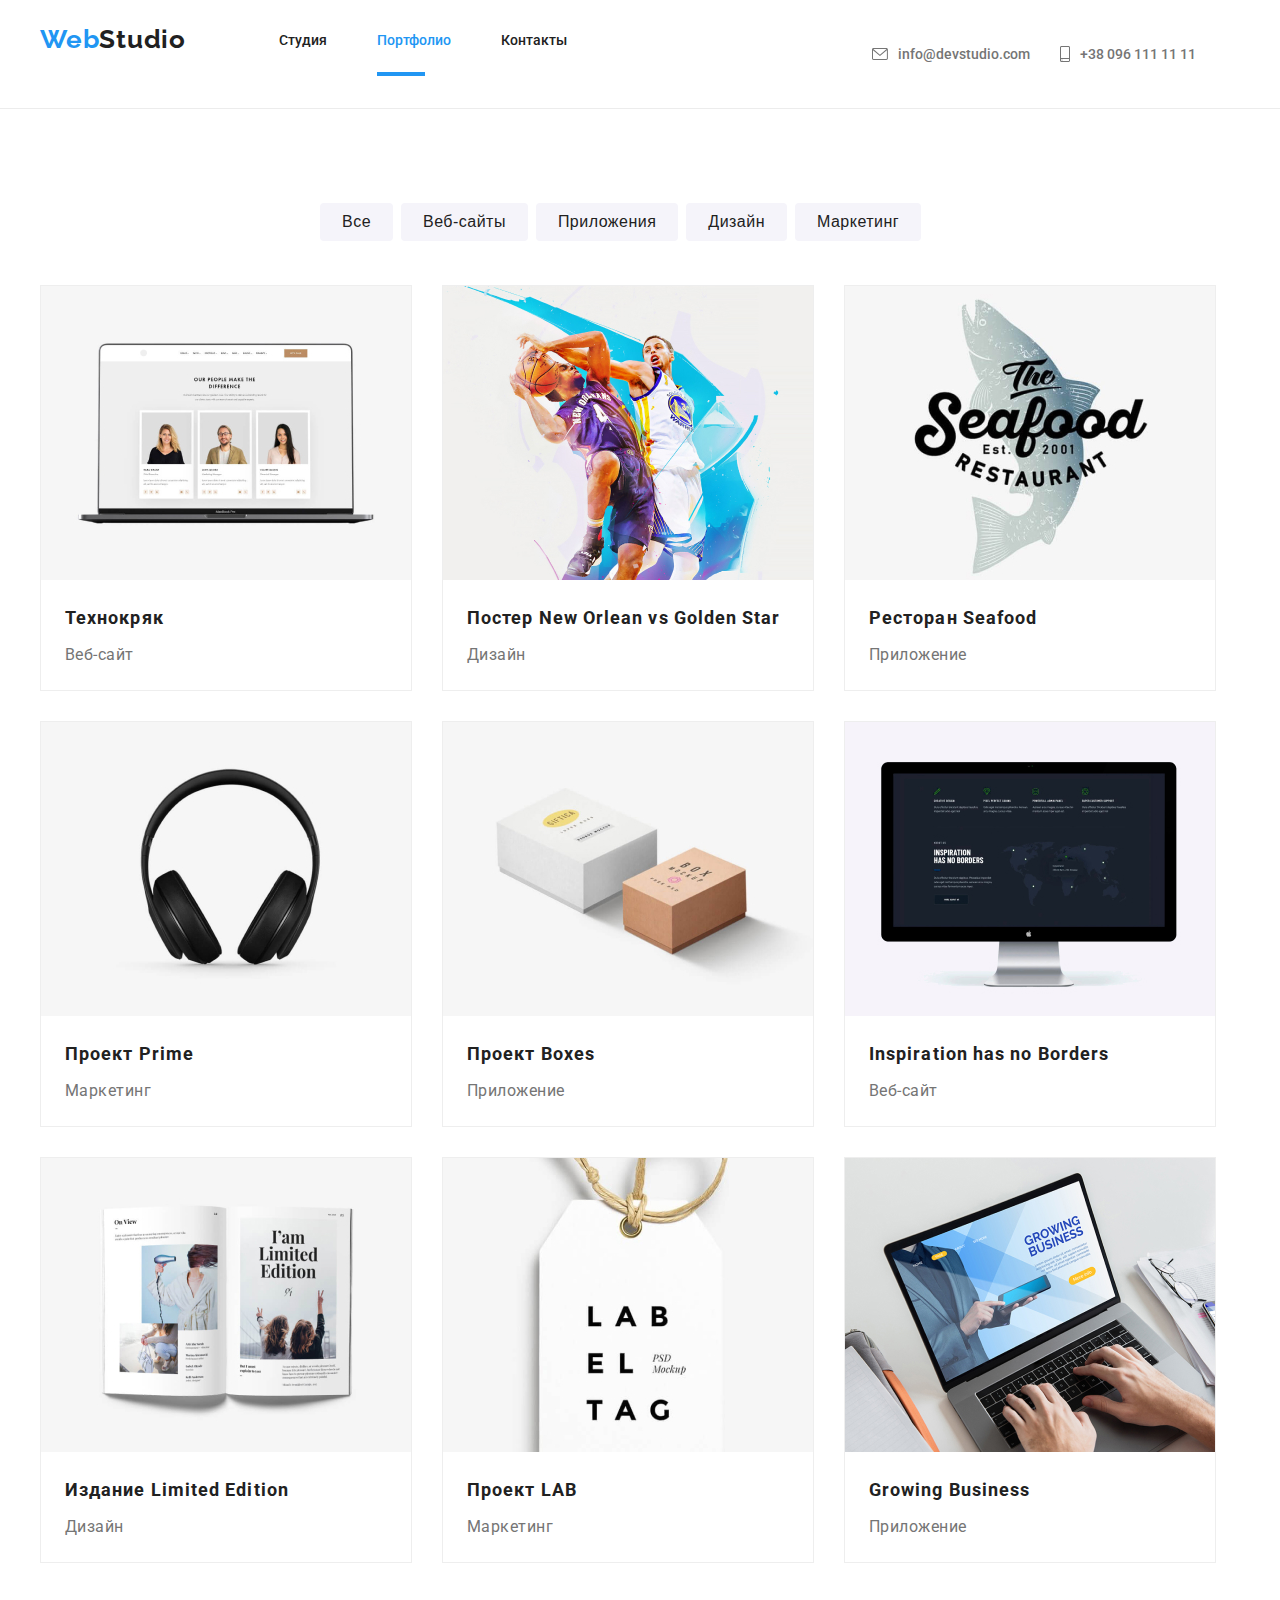
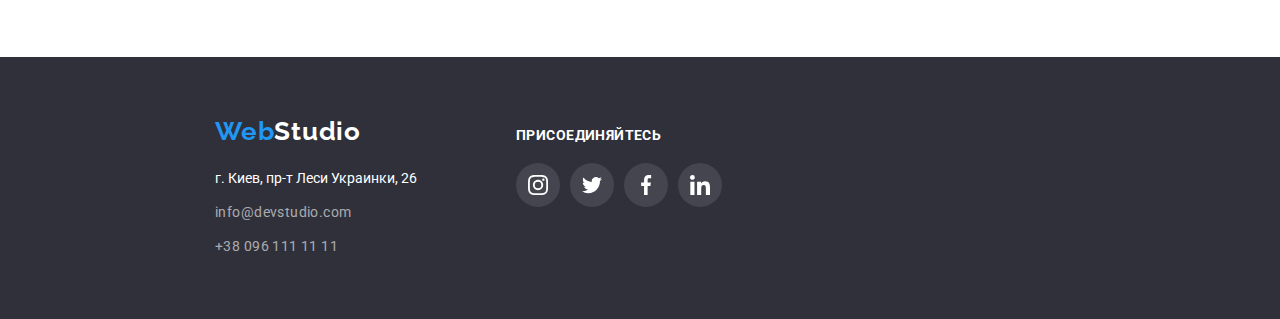
==== portfolio.html @ 4376c0c8 "submit3" ====
<!DOCTYPE html>
<html lang="en-ru">

<head>
    <meta charset="UTF-8">
    <meta name="viewport" content="width=device-width, initial-scale=1.0">
    <meta http-equiv="X-UA-Compatible" content="IE=Edge">
    <title>portfolio</title>
    <link rel="stylesheet" href="https://cdnjs.cloudflare.com/ajax/libs/modern-normalize/1.0.0/modern-normalize.min.css"
        integrity="sha512-ISS7cAi1PEhQ8jnbJpJZMd29NlhNj4AWYyLOSp2CE/CsHxTCu+r+t0D2yoJudVrd0/8fTVPUVDzY5Tvli75u/g=="
        crossorigin="anonymous" />
    <link rel="preconnect" href="https://fonts.gstatic.com">
    <link
        href="https://fonts.googleapis.com/css2?family=Raleway:wght@500;700&family=Roboto:wght@400;500;700;900&display=swap"
        rel="stylesheet">
    <link rel="stylesheet" href="./css/styles.css" />
</head>

<body>
    <header class="header">
        <div class="container">
            <!-- header nav menu -->
            <nav class="nav-list">
                <a class="logo-top link-effects" href="./index.html">
                    <span class="web">Web</span>Studio
                </a>
                <ul class="navigation">
                    <li class="nav-list">
                        <a class="nav-link link-effects" href="./index.html">Студия
                        </a>
                    </li>
                    <li class="nav-list">
                        <a class="nav-link nav-link-current link-effects" href="./portfolio.html">Портфолио
                        </a>
                    </li>
                    <li class="nav-list">
                        <a class="nav-link link-effects" href="#">Контакты
                        </a>
                    </li>
                </ul>
            </nav>
            <!--menu nav end-->
            <!-- header contacts -->
            <ul class="contacts">
                <li class="contact-list">
                    <a class="contact-link link-effects" href="mailto:info@devstudio.com">
                        <svg class="contact-list-icon" width="16" height="12">
                            <use href="./images/sprite.svg#mail"></use>
                        </svg>
                        info@devstudio.com
                    </a>
                </li>
                <li class="contact-list">
                    <a class="contact-link link-effects" href="tel:+380961111111">
                        <svg class="contact-list-icon" width="10" height="16">
                            <use href="./images/sprite.svg#smartphone"></use>
                        </svg>
                        +38 096 111 11 11
                    </a>
                </li>
            </ul>
        </div>
        <!-- header contacts end -->
    </header>
    <main>
        <!-- section portfolio-->
        <section class="section-portfolio">
            <div class="container">
                <h1 hidden>Портфолио</h1>
                <ul class="filters">
                    <li class="filter-item">
                        <button type="button">Все</button>
                    </li>
                    <li class="filter-item">
                        <button type="button">Веб-сайты</button>
                    </li>
                    <li class="filter-item">
                        <button type="button">Приложения</button>
                    </li>
                    <li class="filter-item">
                        <button type="button">Дизайн</button>
                    </li>
                    <li class="filter-item">
                        <button type="button">Маркетинг</button>
                    </li>
                </ul>
                <h2 hidden>Наши проэкты</h2>
                <ul class="projects">
                    <li class="project-list">
                        <a class="link-effects" href="#">
                            <div class="project-anim">
                                <img src="./imagesportfolio/technocriak.jpg" alt="Технокряк" width="370" height="294" />
                                <div class="project-anim-text position">
                                    <p>Технокряк это современная площадка распостранения коронавируса.
                                        Компании используют эту платформу для цифрового шпионажа и атак
                                        на защищенные сервера конкурентов.
                                    </p>
                                </div>
                            </div>
                            <div class="project-text">
                                <h3 class="project-title">Технокряк</h3>
                                <p class="project-description">Веб-сайт</p>
                            </div>
                        </a>
                    </li>
                    <li class="project-list">
                        <a class="link-effects" href="#">
                            <div class="project-anim">
                                <img src="./imagesportfolio/neworlean.jpg" alt="Постер New Orlean vs Golden Star"
                                    width="370" height="294" />
                                    <div class="project-anim-text position">
                                        <p>Технокряк это современная площадка распостранения коронавируса.
                                            Компании используют эту платформу для цифрового шпионажа и атак
                                            на защищенные сервера конкурентов.
                                        </p>
                                    </div>
                            </div>
                            <div class="project-text">
                                <h3 class="project-title">Постер New Orlean vs Golden Star</h3>
                                <p class="project-description">Дизайн</p>
                            </div>
                        </a>
                    </li>
                    <li class="project-list">
                        <a class="link-effects" href="#">
                            <div class="project-anim">
                                <img src="./imagesportfolio/restoraunt.jpg" alt="Ресторан Seafood" width="370"
                                    height="294" />
                                    <div class="project-anim-text position">
                                        <p>Технокряк это современная площадка распостранения коронавируса.
                                            Компании используют эту платформу для цифрового шпионажа и атак
                                            на защищенные сервера конкурентов.
                                        </p>
                                    </div>
                            </div>
                            <div class="project-text">
                                <h3 class="project-title">Ресторан Seafood</h3>
                                <p class="project-description">Приложение</p>
                            </div>
                        </a>
                    </li>
                    <li class="project-list">
                        <a class="link-effects" href="#">
                            <div class="project-anim">
                                <img src="./imagesportfolio/projectprime.jpg" alt="Проект Prime" width="370"
                                    height="294" />
                                    <div class="project-anim-text">
                                        <p>Технокряк это современная площадка распостранения коронавируса.
                                            Компании используют эту платформу для цифрового шпионажа и атак
                                            на защищенные сервера конкурентов.
                                        </p>
                                    </div>
                            </div>
                            <div class="project-text">
                                <h3 class="project-title">Проект Prime</h3>
                                <p class="project-description">Маркетинг</p>
                            </div>
                        </a>
                    </li>
                    <li class="project-list">
                        <a class="link-effects" href="#">
                            <div class="project-anim">
                                <img src="./imagesportfolio/projectboxes.jpg" alt="Проект Boxes" width="370"
                                    height="294"/>
                                    <div class="project-anim-text">
                                        <p>Технокряк это современная площадка распостранения коронавируса.
                                            Компании используют эту платформу для цифрового шпионажа и атак
                                            на защищенные сервера конкурентов.
                                        </p>
                                    </div>
                            </div>
                            <div class="project-text">
                                <h3 class="project-title">Проект Boxes</h3>
                                <p class="project-description">Приложение</p>
                            </div>
                        </a>
                    </li>
                    <li class="project-list">
                        <a class="link-effects" href="#">
                            <div class="project-anim">
                                <img src="./imagesportfolio/inspiration.jpg" alt="Inspiration has no Borders"
                                    width="370" height="294"/>
                                    <div class="project-anim-text">
                                        <p>Технокряк это современная площадка распостранения коронавируса.
                                            Компании используют эту платформу для цифрового шпионажа и атак
                                            на защищенные сервера конкурентов.
                                        </p>
                                    </div>
                            </div>
                            <div class="project-text">
                                <h3 class="project-title">Inspiration has no Borders</h3>
                                <p class="project-description">Веб-сайт</p>
                            </div>
                        </a>
                    </li>
                    <li class="project-list">
                        <a class="link-effects" href="#">
                            <div class="project-anim">
                                <img src="./imagesportfolio/limitededition.jpg" alt="Издание Limited Edition"
                                    width="370" height="294"/>
                                    <div class="project-anim-text">
                                        <p>Технокряк это современная площадка распостранения коронавируса.
                                            Компании используют эту платформу для цифрового шпионажа и атак
                                            на защищенные сервера конкурентов.
                                        </p>
                                    </div>
                            </div>
                            <div class="project-text">
                                <h3 class="project-title">Издание Limited Edition</h3>
                                <p class="project-description">Дизайн</p>
                            </div>
                        </a>
                    </li>
                    <li class="project-list">
                        <a class="link-effects" href="#">
                            <div class="project-anim">
                                <img src="./imagesportfolio/projectlab.jpg" alt="Проект LAB" 
                                width="370" height="294"/>
                                <div class="project-anim-text">
                                    <p>Технокряк это современная площадка распостранения коронавируса.
                                        Компании используют эту платформу для цифрового шпионажа и атак
                                        на защищенные сервера конкурентов.
                                    </p>
                                </div>
                            </div>
                            <div class="project-text">
                                <h3 class="project-title">Проект LAB</h3>
                                <p class="project-description">Маркетинг</p>
                            </div>
                        </a>
                    </li>
                    <li class="project-list">
                        <a class="link-effects" href="#">
                            <div class="project-anim">
                                <img src="./imagesportfolio/growingbusiness.jpg" alt="Growing Business" width="370"
                                    height="294" />
                                    <div class="project-anim-text">
                                        <p>Технокряк это современная площадка распостранения коронавируса.
                                            Компании используют эту платформу для цифрового шпионажа и атак
                                            на защищенные сервера конкурентов.
                                        </p>
                                    </div>
                            </div>
                            <div class="project-text">
                                <h3 class="project-title">Growing Business</h3>
                                <p class="project-description">Приложение</p>
                            </div>
                        </a>
                    </li>
                </ul>
            </div>
        </section>
        <!-- section portfolio end -->
    </main>
    <!-- footer -->
    <footer class="footer">
        <div class="footer-container">
            <a class="logo-footer link-effects" href="./index.html">
                <span class="web">Web</span>Studio</a>
            <address class="footer-address">
                <ul>
                    <li class="city-address"> г. Киев, пр-т Леси Украинки, 26
                    </li>
                    <li class="footer-mail">
                        <a class="footer-mail-link link-effects" href="mailto:info@devstudio.com">info@devstudio.com</a>
                    </li>
                    <li>
                        <a class="footer-tel-link link-effects" href="tel:+380961111111">+38 096 111 11 11</a>
                    </li>
                </ul>
            </address>
        </div>
        <div class="join">
            <h2 class="join-links-title">Присоединяйтесь</h2>
            <ul class="footer-social-links">
                <li class="social">
                    <a class="footer-social-link" href="#">
                        <svg width="20" height="20px">
                            <use href="./images/sprite.svg#instagram"></use>
                        </svg>
                    </a>
                </li>
                <li class="social">
                    <a class="footer-social-link" href="#">
                        <svg width="20" height="20px">
                            <use href="./images/sprite.svg#twitter"></use>
                        </svg>
                    </a>
                </li>
                <li class="social">
                    <a class="footer-social-link" href="#">
                        <svg width="20" height="20px">
                            <use href="./images/sprite.svg#facebook"></use>
                        </svg>
                    </a>
                </li>
                <li class="social">
                    <a class="footer-social-link" href="#">
                        <svg width="20" height="20px">
                            <use href="./images/sprite.svg#linkedin"></use>
                        </svg>
                    </a>
                </li>
            </ul>
        </div>
    </footer>
    <!-- footer End -->
</body>

</html>
---- css/styles.css ----
:root {
  --title-text-color: #212121;
  --secondary-text-color: #757575;
  --common-lite-color: #ffffff;
  --accent-color: #2196f3;
}
* {
  margin: 0px;
  padding: 0px;
  /* outline: 1px solid red; */
}
body {
  font-family: Roboto, sans-serif;
  font-style: normal;
  font-weight: normal;
  background: var(--common-lite-color);
}
ul {
  list-style: none;
}
img {
  display: block;
}
.link-effects {
  text-decoration: none;
  display: block;
  margin: 0px;
  padding: 0px;
}
.header {
  border-bottom: 1px solid rgba(236, 236, 236, 1);
}
.header .container {
  display: flex;
}
.container {
  width: 1200px;
  padding: 0px 15px;
  margin: 0 auto;
  align-items: center;
}
/* header nav menu */
.nav-list {
  display: flex;
}
.logo-top {
  padding-top: 24px;
  padding-bottom: 24px;
  font-family: Raleway, sans-serif;
  font-weight: 700;
  font-size: 26px;
  line-height: 1.192;
  letter-spacing: 0.03em;
  color: var(--title-text-color);
}
.web {
  color: var(--accent-color);
}
.navigation {
  margin-left: 93px;
  display: flex;
  font-weight: 500;
}
.nav-list:not(:first-child) {
  margin-left: 50px;
}
.nav-list {
  display: flex;
}
.nav-link {
  padding: 32px 0px;
  font-weight: inherit;
  font-size: 14px;
  line-height: 1.142;
  color: var(--title-text-color);
}
.nav-link-current {
  color: var(--accent-color);
}
.nav-link:hover,
.nav-link:focus {
  color: var(--accent-color);
}
.nav-link-current::after {
  box-sizing: border-box;
  margin-top: 24px;
  content: "";
  width: 48px;
  height: 4px;
  flex-shrink: 0;
  display: block;
  background-color: var(--accent-color);
}
/* header nav menu end */

/* header contacts */
.contacts {
  margin-left: 305px;
  display: flex;
}
.contact-link {
  padding: 32px 0px;
  font-weight: 500;
  font-size: 14px;
  line-height: 1.142;
  display: flex;
  align-items: center;
  color: var(--secondary-text-color);
}
.contact-list {
  display: flex;
  align-items: center;
  color: var(--secondary-text-color);
}
.contact-list-icon {
  margin-right: 10px;
  fill: currentColor;
}
.contact-link:hover,
.contact-link:focus {
  color: var(--accent-color);
  cursor: pointer;
}
.contact-list:not(:first-child) {
  margin-left: 30px;
}
/* header contacts */

/* section hero */
.section-hero {
  margin-left: auto;
  margin-right: auto;
  padding: 200px 0px;
  max-width: 1600px;
  background: #2f303a;
  box-sizing: border-box;
  display: block;
  text-align: center;
  background-color: #2f303a;
  background-image: linear-gradient(
      rgba(47, 48, 58, 0.4),
      rgba(47, 48, 58, 0.4)
    ),
    url(../images/hero/Img.jpg);
  background-repeat: no-repeat;
  background-position: center;
}
.main-description {
  margin-bottom: 30px;
  font-weight: 900;
  font-size: 44px;
  line-height: 1.363;
  text-align: center;
  letter-spacing: 0.06em;
  text-transform: uppercase;
  color: var(--common-lite-color);
}
.order-service {
  margin-left: auto;
  margin-right: auto;
  padding: 10px 32px;
  font-weight: 700;
  font-size: 16px;
  line-height: 1.875;
  display: inline-block;
  color: var(--common-lite-color);
  color: var(--title-text-color);
  cursor: pointer;
}
.order-service:focus,
.order-service:hover {
  background: var(--accent-color);
  color: var(--common-lite-color);
  box-shadow: 0px 4px 4px rgba(61, 11, 11, 0.15);
}
/* section hero end */

/* section features */
.section-features {
  padding: 94px 0;
}
.features-icon {
  margin-bottom: 30px;
  display: flex;
  justify-content: center;
  align-items: center;
  background-color: #f5f4fa;
  border-radius: 4px;
}
.features-title {
  text-align: center;
  visibility: hidden;
}
.features {
  display: flex;
  flex-direction: row;
  font-size: 14px;
  line-height: 1.714;
  color: var(--common-lite-color);
}
.details:last-child {
  margin-right: 0;
}
.details {
  margin-right: 30px;
  width: 270px;
  letter-spacing: 0.03em;
  color: var(--secondary-text-color);
}
.details-items {
  max-width: 270px;
  font-style: normal;
  font-weight: 700;
  font-size: 14px;
  line-height: 1.142;
  letter-spacing: 0.03em;
  text-transform: uppercase;
  color: var(--title-text-color);
}
.details-items::before {
  margin-bottom: 30px;
  height: 120px;
  display: block;
  content: "";
  background-repeat: no-repeat;
  background-position: center;
  background-color: #f5f4fa;
  border-radius: 4px;
}
.icon-antenna::before {
  background-image: url(../images/features/antenna.png);
}
.icon-clock::before {
  background-image: url(../images/features/clock.png);
}
.icon-diagram::before {
  background-image: url(../images/features/diagram.png);
}
.icon-astronaut::before {
  background-image: url(../images/features/astronaut.png);
}
.details-description {
  margin-top: 10px;
  width: 270px;
}
/* section features end */

/* section what we do */
.section-what-we-do {
  padding-bottom: 94px;
}
.what-we-do-container {
  margin-left: auto;
  margin-right: auto;
  padding: 0px 15px;
  width: 1200px;
}
.what-we-do-title {
  margin-bottom: 50px;
  font-weight: 700;
  font-size: 36px;
  line-height: 1.166;
  letter-spacing: 0.03em;
  text-align: center;
  color: var(--title-text-color);
}
.what-we-do {
  display: flex;
  text-align: center;
}
.what-we-do-items {
  margin-right: 30px;
}
/* section what we do end */

/* section team */
.team-section {
  padding: 94px 0;
  margin-right: auto;
  margin-left: auto;
  max-width: 1600px;
  background-color: #f5f4fa;
}
.team-title {
  margin-bottom: 50px;
  font-weight: 700;
  font-size: 36px;
  letter-spacing: 0.03em;
  text-align: center;
  color: var(--title-text-color);
}
.team {
  display: flex;
  flex-wrap: nowrap;
  font-size: 16px;
  line-height: 1.25;
  text-align: center;
}
.team-members {
  border-radius: 0px 0px 4px 4px;
  box-shadow: 0px 1px 3px rgba(0, 0, 0, 0.12), 0px 1px 1px rgba(0, 0, 0, 0.14),
    0px 2px 1px rgba(0, 0, 0, 0.2);
  color: var(--title-text-color);
}
.team-members:not(:last-child) {
  margin-right: 30px;
}
.team-member-data {
  padding: 30px 32px;
  flex-basis: calc(100% / 3 - 20px);
  border-radius: 0px 0px 4px 4px;
  box-shadow: 0px 1px 3px rgba(0, 0, 0, 0.12), 0px 1px 1px rgba(0, 0, 0, 0.14),
    0px 2px 1px rgba(0, 0, 0, 0.2);
  background-color: var(--common-lite-color);
}
.team-member {
  font-weight: 500;
  font-size: 16px;
  line-height: 1.25;
  letter-spacing: 0.03em;
  color: var(--title-text-color);
}
.team-member-position {
  margin-top: 10px;
  text-align: center;
  letter-spacing: 0.03em;
  color: var(--secondary-text-color);
}
/* social links for team members */
.social-links {
  display: flex;
  justify-content: center;
  margin-top: 10px;
}
.social:not(:first-child) {
  margin-left: 10px;
}
.social-link {
  display: flex;
  justify-content: center;
  align-items: center;
  width: 44px;
  height: 44px;
  border-radius: 4px;
  fill: #afb1b8;
}
.social-link:hover {
  border-radius: 50%;
  fill: #ffffff;
  background-color: var(--accent-color);
}
/* social links for team members end */
/* section team end */

/* section clients  */
.clients-section {
  padding: 94px 0;
}
.clients-title {
  margin-bottom: 50px;
  font-size: 36px;
  line-height: 42px;
  text-align: center;
  letter-spacing: 0.03em;
  color: #212121;
}
.clients-list {
  display: flex;
}
.client-list-item:not(:last-child) {
  margin-right: 30px;
}
.clients-link {
  width: 170px;
  height: 90px;
  display: flex;
  justify-content: center;
  align-items: center;
  text-align: center;
  fill: #afb1b8;
  border: 1px solid #afb1b8;
  border-radius: 4px;
}
.clients-link:hover {
  border: 1px solid #2196f3;
  fill: #2196f3;
}
.clients-item {
  display: block;
  align-content: center;
}

/* section clients end */

/* footer */
.footer {
  margin-left: auto;
  margin-right: auto;
  padding: 60px 0px;
  max-width: 1600px;
  display: flex;
  align-items: baseline;
  background: #2f303a;
}
.footer-container {
  margin-left: 215px;
  min-width: 230px;
}
.logo-footer {
  width: 146px;
  font-family: Raleway, sans-serif;
  font-weight: 700;
  font-size: 26px;
  line-height: 1.153;
  letter-spacing: 0.03em;
  color: var(--common-lite-color);
}
.footer-address {
  padding-top: 20px;
  width: 231px;
  line-height: 1.714;
  font-size: 14px;
  font-style: inherit;
  color: var(--common-lite-color);
}
.footer-mail,
.city-address {
  margin-bottom: 10px;
}
.footer-tel-link,
.footer-mail-link {
  font-size: inherit;
  line-height: inherit;
  letter-spacing: 0.03em;
  color: rgba(255, 255, 255, 0.6);
}
.footer-tel-link:hover,
.footer-mail-link:hover {
  color: var(--accent-color);
}
.join {
  margin-left: 70px;
  min-width: 206px;
  min-height: 80px;
}
.join-links-title {
  margin-bottom: 20px;
  font-weight: bold;
  font-size: 14px;
  line-height: 1.143;
  letter-spacing: 0.03em;
  text-transform: uppercase;
  color: #ffffff;
}
.footer-social-links {
  margin: 0;
  padding: 0;
  display: flex;
}
.footer-social-link {
  width: 44px;
  height: 44px;
  display: flex;
  justify-content: center;
  align-items: center;
  border-radius: 50%;
  background-color: rgba(255, 255, 255, 0.1);
  fill: var(--common-lite-color);
}
.footer-social-link:hover,
.footer-social-link:focus {
  border-radius: 50%;
  background-color: var(--accent-color);
}
/* footer end */

/* section portfolio */
.section-portfolio {
  padding: 94px 0px;
}
.filters {
  margin-bottom: 44px;
  margin-left: 280px;
  width: 612px;
  display: flex;
}
.filter-item button {
  padding: 6px 22px;
  font-weight: 500;
  font-size: 16px;
  line-height: 1.625;
  text-align: center;
  letter-spacing: 0.03em;
  border-radius: 4px;
  color: var(--title-text-color);
  background: #f5f4fa;
  border: none;
  cursor: pointer;
}
.filter-item:not(:last-child) {
  margin-right: 8px;
}
.filter-item:focus button,
.filter-item:hover button {
  border: none;
  background: var(--accent-color);
  color: var(--common-lite-color);
  box-shadow: 0px 3px 1px rgba(0, 0, 0, 0.1), 0px 1px 2px rgba(0, 0, 0, 0.08),
    0px 2px 2px rgba(0, 0, 0, 0.12);
  border-radius: 4px;
}
.projects {
  width: 1200px;
  display: flex;
  flex-wrap: wrap;
  text-align: center;
}
.project-list {
  margin-bottom: 30px;
  margin-left: 30px;
  box-sizing: border-box;
  text-align: left;
  background: var(--common-lite-color);
  border: 1px solid #eeeeee;
}
.project-anim {
  position: relative;
}
.project-anim-text {
  position: absolute;
  width: 322px;
  height: 168px;
  top: 50%;
  left: 50%;
  font-size: 18px;
  line-height: 28px;
  letter-spacing: 0.03em;
  transform: translate(-50%, -50%);
  color: #ffffff;
  opacity: 0;
}
.project-anim::before {
  position: absolute;
  content: "";
  width: 100%;
  height: 100%;
}
.project-anim:hover::before {
  background-color: var(--accent-color);
  opacity: 0.8;
  transition: 1s;
}
.project-anim:hover .project-anim-text {
  opacity: 1;
  color: #ffffff;
  transition: 1s;
}
.project-list:focus,
.project-list:hover {
  box-shadow: 0px 1px 1px rgba(0, 0, 0, 0.12), 0px 4px 4px rgba(0, 0, 0, 0.06),
    1px 4px 6px rgba(0, 0, 0, 0.16);
}
.project-list:nth-child(3n + 1) {
  margin-left: 0px;
}
.project-list:nth-child(n + 7) {
  margin-bottom: 0px;
}
.project-text {
  padding: 20px 24px;
}
.project-title {
  margin-bottom: 4px;
  width: 322px;
  font-weight: 700;
  font-size: 18px;
  line-height: 2;
  letter-spacing: 0.06em;
  color: var(--title-text-color);
}
.project-description {
  width: 322px;
  font-size: 16px;
  line-height: 1.875;
  letter-spacing: 0.03em;
  color: var(--secondary-text-color);
}
/* section portfolio end*/
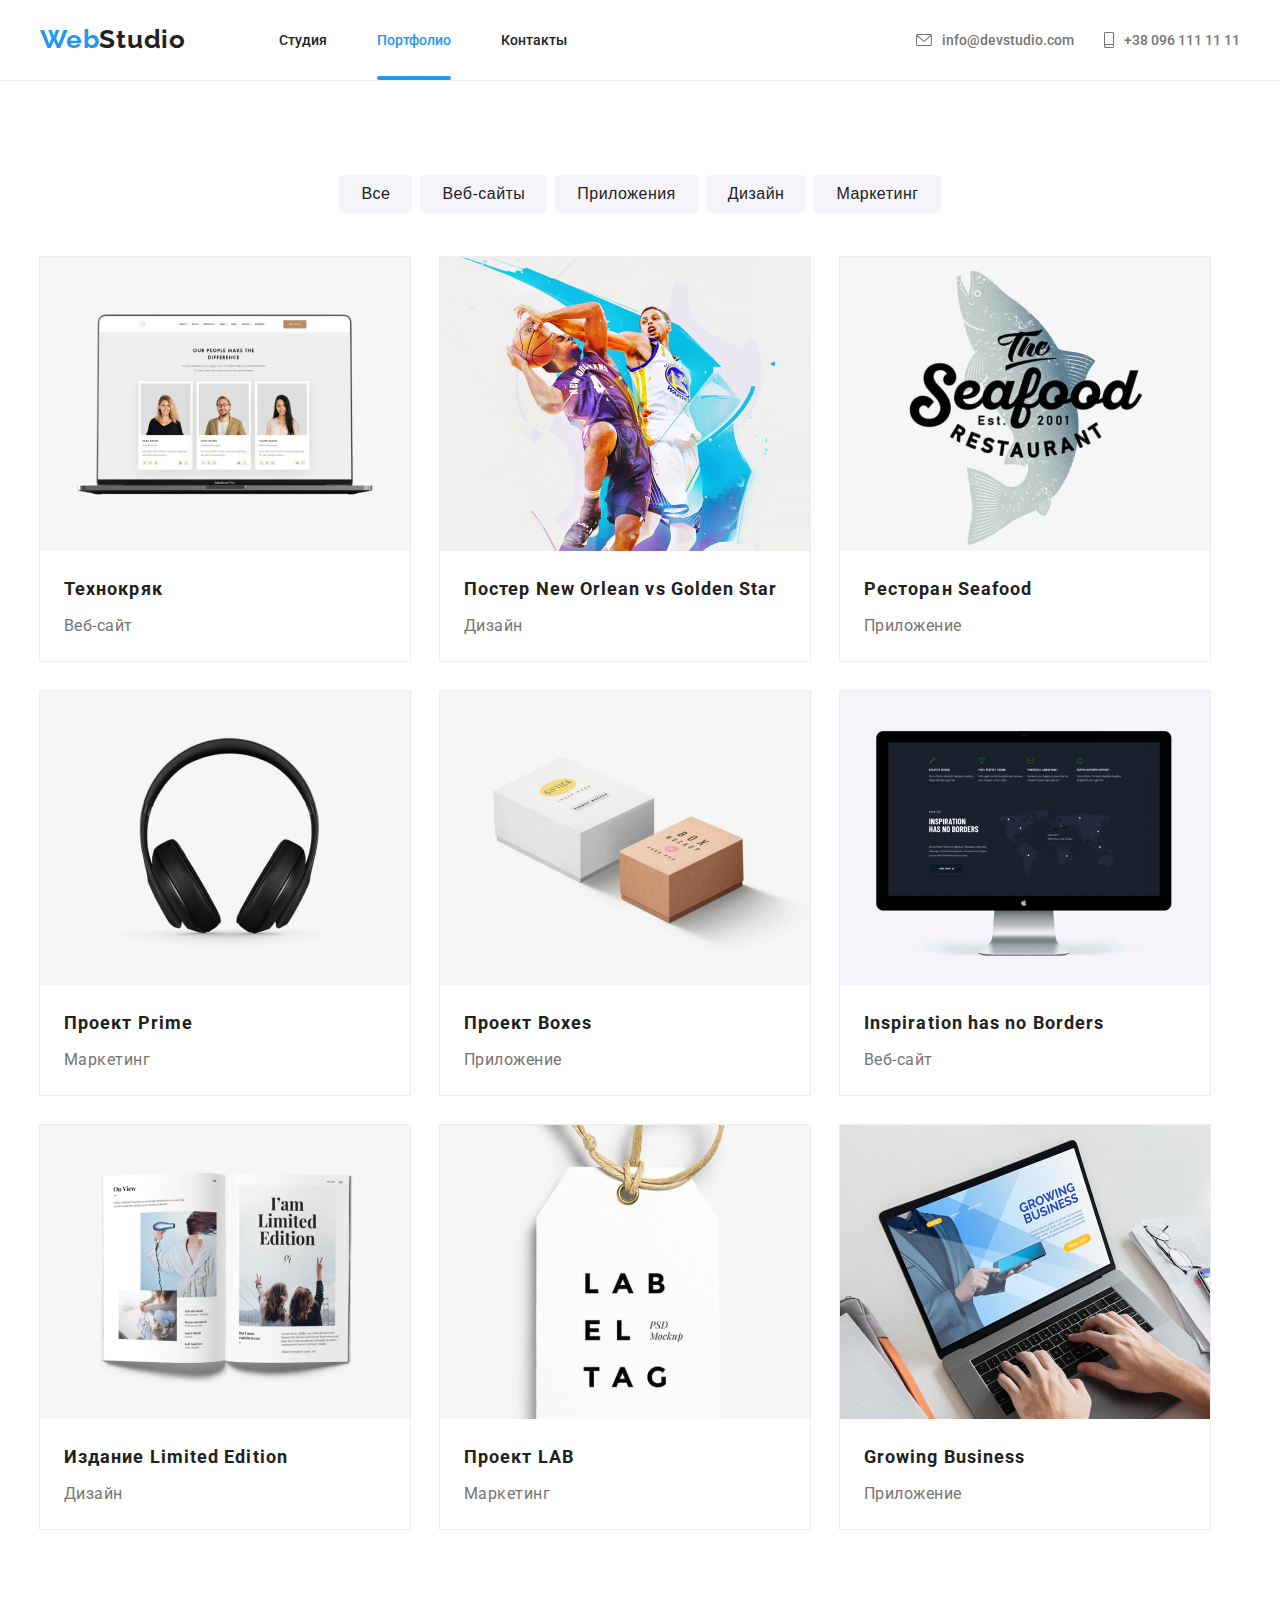
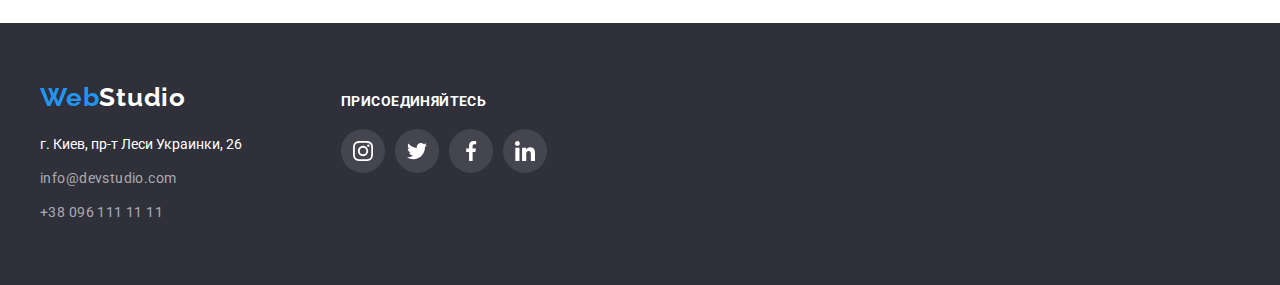
==== commit 97a596f2: "ready-for-inspection" ====
--- a/portfolio.html
+++ b/portfolio.html
@@ -1,6 +1,5 @@
 <!DOCTYPE html>
 <html lang="en-ru">
-
 <head>
     <meta charset="UTF-8">
     <meta name="viewport" content="width=device-width, initial-scale=1.0">
@@ -15,7 +14,6 @@
         rel="stylesheet">
     <link rel="stylesheet" href="./css/styles.css" />
 </head>
-
 <body>
     <header class="header">
         <div class="container">
@@ -69,33 +67,31 @@
                 <h1 hidden>Портфолио</h1>
                 <ul class="filters">
                     <li class="filter-item">
-                        <button type="button">Все</button>
-                    </li>
-                    <li class="filter-item">
-                        <button type="button">Веб-сайты</button>
-                    </li>
-                    <li class="filter-item">
-                        <button type="button">Приложения</button>
-                    </li>
-                    <li class="filter-item">
-                        <button type="button">Дизайн</button>
-                    </li>
-                    <li class="filter-item">
-                        <button type="button">Маркетинг</button>
+                        <button type="button" class="filter-btn">Все</button>
+                    </li>
+                    <li class="filter-item">
+                        <button type="button" class="filter-btn">Веб-сайты</button>
+                    </li>
+                    <li class="filter-item">
+                        <button type="button" class="filter-btn">Приложения</button>
+                    </li>
+                    <li class="filter-item">
+                        <button type="button" class="filter-btn">Дизайн</button>
+                    </li>
+                    <li class="filter-item">
+                        <button type="button" class="filter-btn">Маркетинг</button>
                     </li>
                 </ul>
                 <h2 hidden>Наши проэкты</h2>
                 <ul class="projects">
                     <li class="project-list">
-                        <a class="link-effects" href="#">
-                            <div class="project-anim">
+                        <a class="project-link link-effects" href="#">
+                            <div class="project-overlay">
                                 <img src="./imagesportfolio/technocriak.jpg" alt="Технокряк" width="370" height="294" />
-                                <div class="project-anim-text position">
-                                    <p>Технокряк это современная площадка распостранения коронавируса.
-                                        Компании используют эту платформу для цифрового шпионажа и атак
-                                        на защищенные сервера конкурентов.
-                                    </p>
-                                </div>
+                                <p class="project-overlay-text">Технокряк это современная площадка распространения
+                                    коронавируса. Компании используют эту платформу для цифрового
+                                    шпионажа и атак на защищённые сервера конкурентов.
+                                </p>
                             </div>
                             <div class="project-text">
                                 <h3 class="project-title">Технокряк</h3>
@@ -104,16 +100,14 @@
                         </a>
                     </li>
                     <li class="project-list">
-                        <a class="link-effects" href="#">
-                            <div class="project-anim">
+                        <a class="project-link link-effects" href="#">
+                            <div class="project-overlay">
                                 <img src="./imagesportfolio/neworlean.jpg" alt="Постер New Orlean vs Golden Star"
                                     width="370" height="294" />
-                                    <div class="project-anim-text position">
-                                        <p>Технокряк это современная площадка распостранения коронавируса.
-                                            Компании используют эту платформу для цифрового шпионажа и атак
-                                            на защищенные сервера конкурентов.
-                                        </p>
-                                    </div>
+                                <p class="project-overlay-text">Технокряк это современная площадка распространения
+                                    коронавируса. Компании используют эту платформу для цифрового
+                                    шпионажа и атак на защищённые сервера конкурентов.
+                                </p>
                             </div>
                             <div class="project-text">
                                 <h3 class="project-title">Постер New Orlean vs Golden Star</h3>
@@ -122,16 +116,14 @@
                         </a>
                     </li>
                     <li class="project-list">
-                        <a class="link-effects" href="#">
-                            <div class="project-anim">
+                        <a class="project-link link-effects" href="#">
+                            <div class="project-overlay">
                                 <img src="./imagesportfolio/restoraunt.jpg" alt="Ресторан Seafood" width="370"
                                     height="294" />
-                                    <div class="project-anim-text position">
-                                        <p>Технокряк это современная площадка распостранения коронавируса.
-                                            Компании используют эту платформу для цифрового шпионажа и атак
-                                            на защищенные сервера конкурентов.
-                                        </p>
-                                    </div>
+                                <p class="project-overlay-text">Технокряк это современная площадка распространения
+                                    коронавируса. Компании используют эту платформу для цифрового
+                                    шпионажа и атак на защищённые сервера конкурентов.
+                                </p>
                             </div>
                             <div class="project-text">
                                 <h3 class="project-title">Ресторан Seafood</h3>
@@ -140,16 +132,14 @@
                         </a>
                     </li>
                     <li class="project-list">
-                        <a class="link-effects" href="#">
-                            <div class="project-anim">
+                        <a class="project-link link-effects" href="#">
+                            <div class="project-overlay">
                                 <img src="./imagesportfolio/projectprime.jpg" alt="Проект Prime" width="370"
                                     height="294" />
-                                    <div class="project-anim-text">
-                                        <p>Технокряк это современная площадка распостранения коронавируса.
-                                            Компании используют эту платформу для цифрового шпионажа и атак
-                                            на защищенные сервера конкурентов.
-                                        </p>
-                                    </div>
+                                <p class="project-overlay-text">Технокряк это современная площадка распространения
+                                    коронавируса. Компании используют эту платформу для цифрового
+                                    шпионажа и атак на защищённые сервера конкурентов.
+                                </p>
                             </div>
                             <div class="project-text">
                                 <h3 class="project-title">Проект Prime</h3>
@@ -158,16 +148,14 @@
                         </a>
                     </li>
                     <li class="project-list">
-                        <a class="link-effects" href="#">
-                            <div class="project-anim">
+                        <a class="project-link link-effects" href="#">
+                            <div class="project-overlay">
                                 <img src="./imagesportfolio/projectboxes.jpg" alt="Проект Boxes" width="370"
-                                    height="294"/>
-                                    <div class="project-anim-text">
-                                        <p>Технокряк это современная площадка распостранения коронавируса.
-                                            Компании используют эту платформу для цифрового шпионажа и атак
-                                            на защищенные сервера конкурентов.
-                                        </p>
-                                    </div>
+                                    height="294" />
+                                <p class="project-overlay-text">Технокряк это современная площадка распространения
+                                    коронавируса. Компании используют эту платформу для цифрового
+                                    шпионажа и атак на защищённые сервера конкурентов.
+                                </p>
                             </div>
                             <div class="project-text">
                                 <h3 class="project-title">Проект Boxes</h3>
@@ -176,16 +164,14 @@
                         </a>
                     </li>
                     <li class="project-list">
-                        <a class="link-effects" href="#">
-                            <div class="project-anim">
+                        <a class="project-link link-effects" href="#">
+                            <div class="project-overlay">
                                 <img src="./imagesportfolio/inspiration.jpg" alt="Inspiration has no Borders"
-                                    width="370" height="294"/>
-                                    <div class="project-anim-text">
-                                        <p>Технокряк это современная площадка распостранения коронавируса.
-                                            Компании используют эту платформу для цифрового шпионажа и атак
-                                            на защищенные сервера конкурентов.
-                                        </p>
-                                    </div>
+                                    width="370" height="294" />
+                                <p class="project-overlay-text">Технокряк это современная площадка распространения
+                                    коронавируса. Компании используют эту платформу для цифрового
+                                    шпионажа и атак на защищённые сервера конкурентов.
+                                </p>
                             </div>
                             <div class="project-text">
                                 <h3 class="project-title">Inspiration has no Borders</h3>
@@ -194,16 +180,14 @@
                         </a>
                     </li>
                     <li class="project-list">
-                        <a class="link-effects" href="#">
-                            <div class="project-anim">
+                        <a class="project-link link-effects" href="#">
+                            <div class="project-overlay">
                                 <img src="./imagesportfolio/limitededition.jpg" alt="Издание Limited Edition"
-                                    width="370" height="294"/>
-                                    <div class="project-anim-text">
-                                        <p>Технокряк это современная площадка распостранения коронавируса.
-                                            Компании используют эту платформу для цифрового шпионажа и атак
-                                            на защищенные сервера конкурентов.
-                                        </p>
-                                    </div>
+                                    width="370" height="294" />
+                                <p class="project-overlay-text">Технокряк это современная площадка распространения
+                                    коронавируса. Компании используют эту платформу для цифрового
+                                    шпионажа и атак на защищённые сервера конкурентов.
+                                </p>
                             </div>
                             <div class="project-text">
                                 <h3 class="project-title">Издание Limited Edition</h3>
@@ -212,16 +196,13 @@
                         </a>
                     </li>
                     <li class="project-list">
-                        <a class="link-effects" href="#">
-                            <div class="project-anim">
-                                <img src="./imagesportfolio/projectlab.jpg" alt="Проект LAB" 
-                                width="370" height="294"/>
-                                <div class="project-anim-text">
-                                    <p>Технокряк это современная площадка распостранения коронавируса.
-                                        Компании используют эту платформу для цифрового шпионажа и атак
-                                        на защищенные сервера конкурентов.
-                                    </p>
-                                </div>
+                        <a class="project-link link-effects" href="#">
+                            <div class="project-overlay">
+                                <img src="./imagesportfolio/projectlab.jpg" alt="Проект LAB" width="370" height="294" />
+                                <p class="project-overlay-text">Технокряк это современная площадка распространения
+                                    коронавируса. Компании используют эту платформу для цифрового
+                                    шпионажа и атак на защищённые сервера конкурентов.
+                                </p>
                             </div>
                             <div class="project-text">
                                 <h3 class="project-title">Проект LAB</h3>
@@ -230,16 +211,14 @@
                         </a>
                     </li>
                     <li class="project-list">
-                        <a class="link-effects" href="#">
-                            <div class="project-anim">
+                        <a class="project-link link-effects" href="#">
+                            <div class="project-overlay">
                                 <img src="./imagesportfolio/growingbusiness.jpg" alt="Growing Business" width="370"
                                     height="294" />
-                                    <div class="project-anim-text">
-                                        <p>Технокряк это современная площадка распостранения коронавируса.
-                                            Компании используют эту платформу для цифрового шпионажа и атак
-                                            на защищенные сервера конкурентов.
-                                        </p>
-                                    </div>
+                                <p class="project-overlay-text">Технокряк это современная площадка распространения
+                                    коронавируса. Компании используют эту платформу для цифрового
+                                    шпионажа и атак на защищённые сервера конкурентов.
+                                </p>
                             </div>
                             <div class="project-text">
                                 <h3 class="project-title">Growing Business</h3>
@@ -254,54 +233,57 @@
     </main>
     <!-- footer -->
     <footer class="footer">
-        <div class="footer-container">
-            <a class="logo-footer link-effects" href="./index.html">
-                <span class="web">Web</span>Studio</a>
-            <address class="footer-address">
-                <ul>
-                    <li class="city-address"> г. Киев, пр-т Леси Украинки, 26
-                    </li>
-                    <li class="footer-mail">
-                        <a class="footer-mail-link link-effects" href="mailto:info@devstudio.com">info@devstudio.com</a>
-                    </li>
-                    <li>
-                        <a class="footer-tel-link link-effects" href="tel:+380961111111">+38 096 111 11 11</a>
-                    </li>
-                </ul>
-            </address>
-        </div>
-        <div class="join">
-            <h2 class="join-links-title">Присоединяйтесь</h2>
-            <ul class="footer-social-links">
-                <li class="social">
-                    <a class="footer-social-link" href="#">
-                        <svg width="20" height="20px">
-                            <use href="./images/sprite.svg#instagram"></use>
-                        </svg>
-                    </a>
-                </li>
-                <li class="social">
-                    <a class="footer-social-link" href="#">
-                        <svg width="20" height="20px">
-                            <use href="./images/sprite.svg#twitter"></use>
-                        </svg>
-                    </a>
-                </li>
-                <li class="social">
-                    <a class="footer-social-link" href="#">
-                        <svg width="20" height="20px">
-                            <use href="./images/sprite.svg#facebook"></use>
-                        </svg>
-                    </a>
-                </li>
-                <li class="social">
-                    <a class="footer-social-link" href="#">
-                        <svg width="20" height="20px">
-                            <use href="./images/sprite.svg#linkedin"></use>
-                        </svg>
-                    </a>
-                </li>
-            </ul>
+        <div class="container display-flex">
+            <div class="footer-address-container">
+                <a class="logo-footer link-effects" href="./index.html">
+                    <span class="web">Web</span>Studio</a>
+                <address class="footer-address">
+                    <ul>
+                        <li class="city-address"> г. Киев, пр-т Леси Украинки, 26
+                        </li>
+                        <li class="footer-mail">
+                            <a class="footer-mail-link link-effects"
+                                href="mailto:info@devstudio.com">info@devstudio.com</a>
+                        </li>
+                        <li>
+                            <a class="footer-tel-link link-effects" href="tel:+380961111111">+38 096 111 11 11</a>
+                        </li>
+                    </ul>
+                </address>
+            </div>
+            <div class="footer-join-container">
+                <h2 class="join-links-title">Присоединяйтесь</h2>
+                <ul class="footer-social-links">
+                    <li class="social">
+                        <a class="footer-social-link" href="#">
+                            <svg width="20" height="20px">
+                                <use href="./images/sprite.svg#instagram"></use>
+                            </svg>
+                        </a>
+                    </li>
+                    <li class="social">
+                        <a class="footer-social-link" href="#">
+                            <svg width="20" height="20px">
+                                <use href="./images/sprite.svg#twitter"></use>
+                            </svg>
+                        </a>
+                    </li>
+                    <li class="social">
+                        <a class="footer-social-link" href="#">
+                            <svg width="20" height="20px">
+                                <use href="./images/sprite.svg#facebook"></use>
+                            </svg>
+                        </a>
+                    </li>
+                    <li class="social">
+                        <a class="footer-social-link" href="#">
+                            <svg width="20" height="20px">
+                                <use href="./images/sprite.svg#linkedin"></use>
+                            </svg>
+                        </a>
+                    </li>
+                </ul>
+            </div>
         </div>
     </footer>
     <!-- footer End -->
--- a/css/styles.css
+++ b/css/styles.css
@@ -3,6 +3,16 @@
   --secondary-text-color: #757575;
   --common-lite-color: #ffffff;
   --accent-color: #2196f3;
+  --common-background: #f5f4fa;
+  --common-link: #afb1b8;
+  --outline: 1px solid #eeeeee;
+  --dark-background-color: #2f303a;
+  --letter-spacing: 0.03em;
+  --bold-font-weight: 700;
+  --normal-font-weight: 500;
+  --font-size: 14px;
+  --normal-font-size: 16px;
+  --common-cubic-bezier: cubic-bezier(0.4, 0, 0.2, 1);
 }
 * {
   margin: 0px;
@@ -22,10 +32,10 @@
   display: block;
 }
 .link-effects {
+  margin: 0px;
+  padding: 0px;
   text-decoration: none;
   display: block;
-  margin: 0px;
-  padding: 0px;
 }
 .header {
   border-bottom: 1px solid rgba(236, 236, 236, 1);
@@ -39,19 +49,27 @@
   margin: 0 auto;
   align-items: center;
 }
+.display-flex {
+  display: flex;
+}
 /* header nav menu */
 .nav-list {
   display: flex;
+  overflow: hidden;
 }
 .logo-top {
   padding-top: 24px;
   padding-bottom: 24px;
   font-family: Raleway, sans-serif;
-  font-weight: 700;
+  font-weight: var(--bold-font-weight);
   font-size: 26px;
   line-height: 1.192;
-  letter-spacing: 0.03em;
-  color: var(--title-text-color);
+  letter-spacing: var(--letter-spacing);
+  color: var(--title-text-color);
+}
+.logo-top:focus,
+.logo-top:hover {
+  outline: var(--outline);
 }
 .web {
   color: var(--accent-color);
@@ -64,48 +82,67 @@
 .nav-list:not(:first-child) {
   margin-left: 50px;
 }
-.nav-list {
-  display: flex;
-}
 .nav-link {
+  position: relative;
   padding: 32px 0px;
   font-weight: inherit;
-  font-size: 14px;
+  font-size: var(--font-size);
   line-height: 1.142;
   color: var(--title-text-color);
+  transition: color 250ms var(--common-cubic-bezier);
 }
 .nav-link-current {
   color: var(--accent-color);
+}
+.nav-link::after {
+  position: absolute;
+  margin-top: 24px;
+  width: 100%;
+  height: 4px;
+  bottom: 0;
+  content: "";
+  display: block;
+  border-radius: 4px;
+  transform: scale(0);
+  background-color: var(--accent-color);
+  transition: transform 250ms cubic-bezier(0.4, 0, 0.2, 1);
+}
+.nav-link:hover::after,
+.nav-link:focus::after {
+  transform: scale(1);
 }
 .nav-link:hover,
 .nav-link:focus {
   color: var(--accent-color);
-}
-.nav-link-current::after {
-  box-sizing: border-box;
+  outline: var(--outline);
+}
+.nav-link-current::before {
+  position: absolute;
   margin-top: 24px;
+  width: 100%;
+  height: 4px;
+  bottom: 0;
   content: "";
-  width: 48px;
-  height: 4px;
-  flex-shrink: 0;
   display: block;
+  border-radius: 4px;
   background-color: var(--accent-color);
 }
 /* header nav menu end */
 
 /* header contacts */
 .contacts {
-  margin-left: 305px;
+  margin-left: auto;
   display: flex;
 }
 .contact-link {
   padding: 32px 0px;
-  font-weight: 500;
-  font-size: 14px;
+  font-weight: var(--normal-font-weight);
+  font-size: var(--font-size);
   line-height: 1.142;
   display: flex;
   align-items: center;
   color: var(--secondary-text-color);
+  transition: color 250ms var(--common-cubic-bezier);
 }
 .contact-list {
   display: flex;
@@ -119,6 +156,7 @@
 .contact-link:hover,
 .contact-link:focus {
   color: var(--accent-color);
+  outline: var(--outline);
   cursor: pointer;
 }
 .contact-list:not(:first-child) {
@@ -131,8 +169,7 @@
   margin-left: auto;
   margin-right: auto;
   padding: 200px 0px;
-  max-width: 1600px;
-  background: #2f303a;
+  width: 1600px;
   box-sizing: border-box;
   display: block;
   text-align: center;
@@ -159,19 +196,25 @@
   margin-left: auto;
   margin-right: auto;
   padding: 10px 32px;
-  font-weight: 700;
-  font-size: 16px;
+  font-weight: var(--bold-font-weight);
+  font-size: var(--normal-font-size);
   line-height: 1.875;
   display: inline-block;
-  color: var(--common-lite-color);
-  color: var(--title-text-color);
+  background: var(--accent-color);
+  color: var(--common-lite-color);
+  border-radius: 4px;
   cursor: pointer;
+  border: none;
+  outline: none;
+  transition: color 250ms var(--common-cubic-bezier),
+    box-shadow 250ms var(--common-cubic-bezier);
 }
 .order-service:focus,
 .order-service:hover {
   background: var(--accent-color);
   color: var(--common-lite-color);
   box-shadow: 0px 4px 4px rgba(61, 11, 11, 0.15);
+  outline: var(--outline);
 }
 /* section hero end */
 
@@ -184,7 +227,7 @@
   display: flex;
   justify-content: center;
   align-items: center;
-  background-color: #f5f4fa;
+  background-color: var(--common-background);
   border-radius: 4px;
 }
 .features-title {
@@ -194,7 +237,7 @@
 .features {
   display: flex;
   flex-direction: row;
-  font-size: 14px;
+  font-size: var(--font-size);
   line-height: 1.714;
   color: var(--common-lite-color);
 }
@@ -204,16 +247,16 @@
 .details {
   margin-right: 30px;
   width: 270px;
-  letter-spacing: 0.03em;
+  letter-spacing: var(--letter-spacing);
   color: var(--secondary-text-color);
 }
 .details-items {
   max-width: 270px;
   font-style: normal;
-  font-weight: 700;
-  font-size: 14px;
+  font-weight: var(--bold-font-weight);
+  font-size: var(--font-size);
   line-height: 1.142;
-  letter-spacing: 0.03em;
+  letter-spacing: var(--letter-spacing);
   text-transform: uppercase;
   color: var(--title-text-color);
 }
@@ -224,7 +267,7 @@
   content: "";
   background-repeat: no-repeat;
   background-position: center;
-  background-color: #f5f4fa;
+  background-color: var(--common-background);
   border-radius: 4px;
 }
 .icon-antenna::before {
@@ -257,10 +300,10 @@
 }
 .what-we-do-title {
   margin-bottom: 50px;
-  font-weight: 700;
+  font-weight: var(--bold-font-weight);
   font-size: 36px;
   line-height: 1.166;
-  letter-spacing: 0.03em;
+  letter-spacing: var(--letter-spacing);
   text-align: center;
   color: var(--title-text-color);
 }
@@ -270,6 +313,23 @@
 }
 .what-we-do-items {
   margin-right: 30px;
+}
+.what-we-do-img {
+  position: relative;
+}
+.what-we-do-discr {
+  position: absolute;
+  bottom: 0;
+  padding: 27px 0;
+  width: 100%;
+  content: "";
+  font-size: var(--font-size);
+  line-height: 1.142;
+  text-align: center;
+  letter-spacing: var(--letter-spacing);
+  text-transform: uppercase;
+  color: var(--common-background);
+  background: rgba(47, 48, 58, 0.8);
 }
 /* section what we do end */
 
@@ -278,21 +338,21 @@
   padding: 94px 0;
   margin-right: auto;
   margin-left: auto;
-  max-width: 1600px;
-  background-color: #f5f4fa;
+  box-sizing: content-box;
+  background-color: var(--common-background);
 }
 .team-title {
   margin-bottom: 50px;
-  font-weight: 700;
+  font-weight: var(--bold-font-weight);
   font-size: 36px;
-  letter-spacing: 0.03em;
+  letter-spacing: var(--letter-spacing);
   text-align: center;
   color: var(--title-text-color);
 }
 .team {
   display: flex;
   flex-wrap: nowrap;
-  font-size: 16px;
+  font-size: var(--normal-font-size);
   line-height: 1.25;
   text-align: center;
 }
@@ -308,46 +368,54 @@
 .team-member-data {
   padding: 30px 32px;
   flex-basis: calc(100% / 3 - 20px);
+  letter-spacing: var(--letter-spacing);
   border-radius: 0px 0px 4px 4px;
   box-shadow: 0px 1px 3px rgba(0, 0, 0, 0.12), 0px 1px 1px rgba(0, 0, 0, 0.14),
     0px 2px 1px rgba(0, 0, 0, 0.2);
   background-color: var(--common-lite-color);
 }
 .team-member {
-  font-weight: 500;
-  font-size: 16px;
+  font-weight: var(--normal-font-weight);
+  font-size: var(--normal-font-size);
   line-height: 1.25;
-  letter-spacing: 0.03em;
-  color: var(--title-text-color);
 }
 .team-member-position {
   margin-top: 10px;
   text-align: center;
-  letter-spacing: 0.03em;
   color: var(--secondary-text-color);
 }
 /* social links for team members */
 .social-links {
+  margin-top: 10px;
   display: flex;
   justify-content: center;
-  margin-top: 10px;
+}
+.social {
+  width: 44px;
+  height: 44px;
 }
 .social:not(:first-child) {
   margin-left: 10px;
 }
 .social-link {
+  width: 100%;
+  height: 100%;
   display: flex;
   justify-content: center;
   align-items: center;
-  width: 44px;
-  height: 44px;
-  border-radius: 4px;
-  fill: #afb1b8;
-}
-.social-link:hover {
   border-radius: 50%;
-  fill: #ffffff;
+  fill: var(--common-link);
+  transition: background-color 250ms var(--common-cubic-bezier),
+    fill 250ms var(--common-cubic-bezier);
+}
+.social-link:hover,
+.social-link:focus {
+  fill: var(--common-lite-color);
   background-color: var(--accent-color);
+  outline: none;
+}
+.social-link:focus {
+  outline: var(--outline);
 }
 /* social links for team members end */
 /* section team end */
@@ -361,96 +429,105 @@
   font-size: 36px;
   line-height: 42px;
   text-align: center;
-  letter-spacing: 0.03em;
-  color: #212121;
+  letter-spacing: var(--letter-spacing);
+  color: var(--title-text-color);
 }
 .clients-list {
   display: flex;
+}
+.client-list-item {
+  width: 170px;
+  height: 90px;
 }
 .client-list-item:not(:last-child) {
   margin-right: 30px;
 }
 .clients-link {
-  width: 170px;
-  height: 90px;
+  width: 100%;
+  height: 100%;
   display: flex;
   justify-content: center;
   align-items: center;
   text-align: center;
-  fill: #afb1b8;
-  border: 1px solid #afb1b8;
+  fill: var(--common-link);
+  border: 1px solid var(--common-link);
   border-radius: 4px;
-}
-.clients-link:hover {
-  border: 1px solid #2196f3;
-  fill: #2196f3;
+  transition: fill 250ms var(--common-cubic-bezier),
+    border 250ms var(--common-cubic-bezier);
+}
+.clients-link:hover,
+.clients-link:focus {
+  border: 1px solid var(--accent-color);
+  fill: var(--accent-color);
+  outline: var(--outline);
 }
 .clients-item {
   display: block;
   align-content: center;
 }
-
 /* section clients end */
 
 /* footer */
 .footer {
-  margin-left: auto;
-  margin-right: auto;
   padding: 60px 0px;
-  max-width: 1600px;
-  display: flex;
-  align-items: baseline;
-  background: #2f303a;
-}
-.footer-container {
-  margin-left: 215px;
-  min-width: 230px;
+  display: flex;
+  background: var(--dark-background-color);
+}
+.footer-address-container {
+  margin-right: 70px;
 }
 .logo-footer {
+  margin-bottom: 20px;
   width: 146px;
   font-family: Raleway, sans-serif;
-  font-weight: 700;
+  font-weight: var(--bold-font-weight);
   font-size: 26px;
   line-height: 1.153;
-  letter-spacing: 0.03em;
-  color: var(--common-lite-color);
+  letter-spacing: var(--letter-spacing);
+  color: var(--common-lite-color);
+}
+.logo-footer:hover,
+.logo-footer:focus {
+  outline: var(--outline);
 }
 .footer-address {
-  padding-top: 20px;
   width: 231px;
   line-height: 1.714;
-  font-size: 14px;
+  font-size: var(--font-size);
   font-style: inherit;
   color: var(--common-lite-color);
 }
 .footer-mail,
 .city-address {
   margin-bottom: 10px;
+  transition: color 250ms var(--common-cubic-bezier);
 }
 .footer-tel-link,
 .footer-mail-link {
   font-size: inherit;
   line-height: inherit;
-  letter-spacing: 0.03em;
+  letter-spacing: var(--letter-spacing);
   color: rgba(255, 255, 255, 0.6);
+  transition: color 250ms var(--common-cubic-bezier);
 }
 .footer-tel-link:hover,
-.footer-mail-link:hover {
+.footer-tel-link:focus,
+.footer-mail-link:hover,
+.footer-mail-link:focus {
   color: var(--accent-color);
-}
-.join {
-  margin-left: 70px;
-  min-width: 206px;
-  min-height: 80px;
+  outline: var(--outline);
+}
+.footer .container {
+  align-items: baseline;
 }
 .join-links-title {
   margin-bottom: 20px;
-  font-weight: bold;
-  font-size: 14px;
+  font-weight: var(--bold-font-weight);
+  font-size: var(--font-size);
   line-height: 1.143;
-  letter-spacing: 0.03em;
+  letter-spacing: var(--letter-spacing);
   text-transform: uppercase;
-  color: #ffffff;
+  color: var(--common-lite-color);
 }
 .footer-social-links {
   margin: 0;
@@ -458,21 +535,27 @@
   display: flex;
 }
 .footer-social-link {
-  width: 44px;
-  height: 44px;
+  width: 100%;
+  height: 100%;
   display: flex;
   justify-content: center;
   align-items: center;
   border-radius: 50%;
   background-color: rgba(255, 255, 255, 0.1);
   fill: var(--common-lite-color);
-}
-.footer-social-link:hover,
+  transition: background-color 250ms var(--common-cubic-bezier);
+}
+.footer-social-link:hover {
+  background-color: var(--accent-color);
+  outline: none;
+}
 .footer-social-link:focus {
-  border-radius: 50%;
   background-color: var(--accent-color);
+  outline: var(--outline);
 }
 /* footer end */
+
+/* ---Portfolio--- */
 
 /* section portfolio */
 .section-portfolio {
@@ -480,37 +563,37 @@
 }
 .filters {
   margin-bottom: 44px;
-  margin-left: 280px;
-  width: 612px;
-  display: flex;
-}
-.filter-item button {
+  display: flex;
+  justify-content: center;
+}
+.filter-btn {
   padding: 6px 22px;
-  font-weight: 500;
-  font-size: 16px;
+  font-weight: var(--normal-font-weight);
+  font-size: var(--normal-font-size);
   line-height: 1.625;
   text-align: center;
-  letter-spacing: 0.03em;
+  letter-spacing: var(--letter-spacing);
   border-radius: 4px;
   color: var(--title-text-color);
-  background: #f5f4fa;
+  background: var(--common-background);
   border: none;
   cursor: pointer;
+  transition: all 250ms var(--common-cubic-bezier);
 }
 .filter-item:not(:last-child) {
   margin-right: 8px;
 }
-.filter-item:focus button,
-.filter-item:hover button {
+.filter-btn:hover,
+.filter-btn:focus,
+.filter-btn:active {
   border: none;
   background: var(--accent-color);
   color: var(--common-lite-color);
   box-shadow: 0px 3px 1px rgba(0, 0, 0, 0.1), 0px 1px 2px rgba(0, 0, 0, 0.08),
     0px 2px 2px rgba(0, 0, 0, 0.12);
-  border-radius: 4px;
+  outline: var(--outline);
 }
 .projects {
-  width: 1200px;
   display: flex;
   flex-wrap: wrap;
   text-align: center;
@@ -521,50 +604,50 @@
   box-sizing: border-box;
   text-align: left;
   background: var(--common-lite-color);
-  border: 1px solid #eeeeee;
-}
-.project-anim {
+  outline: var(--outline);
+}
+.project-list:nth-child(3n + 1) {
+  margin-left: 0px;
+}
+.project-list:nth-child(n + 7) {
+  margin-bottom: 0px;
+}
+.project-link {
+  width: 100%;
+  height: 100%;
+  text-decoration: none;
+  display: block;
+  transition: all 250ms var(--common-cubic-bezier);
+}
+.project-link:hover,
+.project-link:focus {
+  box-shadow: 0px 1px 1px rgba(0, 0, 0, 0.12), 0px 4px 4px rgba(0, 0, 0, 0.06),
+    1px 4px 6px rgba(0, 0, 0, 0.16);
+  outline: var(--outline);
+}
+.project-overlay {
+  display: flex;
+  overflow: hidden;
   position: relative;
 }
-.project-anim-text {
+.project-overlay-text {
   position: absolute;
-  width: 322px;
-  height: 168px;
-  top: 50%;
-  left: 50%;
+  padding: 63px 24px;
+  width: 100%;
+  height: 100%;
+  top: 100%;
+  left: 0;
   font-size: 18px;
   line-height: 28px;
-  letter-spacing: 0.03em;
-  transform: translate(-50%, -50%);
-  color: #ffffff;
-  opacity: 0;
-}
-.project-anim::before {
-  position: absolute;
-  content: "";
-  width: 100%;
-  height: 100%;
-}
-.project-anim:hover::before {
-  background-color: var(--accent-color);
-  opacity: 0.8;
-  transition: 1s;
-}
-.project-anim:hover .project-anim-text {
-  opacity: 1;
-  color: #ffffff;
-  transition: 1s;
-}
-.project-list:focus,
-.project-list:hover {
-  box-shadow: 0px 1px 1px rgba(0, 0, 0, 0.12), 0px 4px 4px rgba(0, 0, 0, 0.06),
-    1px 4px 6px rgba(0, 0, 0, 0.16);
-}
-.project-list:nth-child(3n + 1) {
-  margin-left: 0px;
-}
-.project-list:nth-child(n + 7) {
-  margin-bottom: 0px;
+  letter-spacing: var(--letter-spacing);
+  color: var(--common-lite-color);
+  transition: transform 250ms var(--common-cubic-bezier),
+    background-color 250ms var(--common-cubic-bezier);
+}
+.project-link:hover .project-overlay-text,
+.project-link:focus .project-overlay-text {
+  background-color: rgba(33, 150, 243, 0.9);
+  transform: translateY(-100%);
 }
 .project-text {
   padding: 20px 24px;
@@ -572,7 +655,7 @@
 .project-title {
   margin-bottom: 4px;
   width: 322px;
-  font-weight: 700;
+  font-weight: var(--bold-font-weight);
   font-size: 18px;
   line-height: 2;
   letter-spacing: 0.06em;
@@ -580,9 +663,65 @@
 }
 .project-description {
   width: 322px;
-  font-size: 16px;
+  font-size: var(--normal-font-size);
   line-height: 1.875;
-  letter-spacing: 0.03em;
+  letter-spacing: var(--letter-spacing);
   color: var(--secondary-text-color);
 }
 /* section portfolio end*/
+
+/* modal window */
+.backdrop {
+  position: fixed;
+  top: 0;
+  left: 0;
+  width: 100%;
+  height: 100%;
+  background: rgba(0, 0, 0, 0.2);
+  pointer-events: none;
+  opacity: 1;
+  transition: opacity 250ms var(--common-cubic-bezier);
+}
+.backdrop.is-hidden {
+  opacity: 0;
+  pointer-events: none;
+}
+.backdrop.is-hidden .modal {
+  transform: translate(-50%, -50%) scale(0.9);
+}
+.modal {
+  position: absolute;
+  padding: 15px;
+  display: flex;
+  width: 528px;
+  height: 581px;
+  left: 50%;
+  top: 50%;
+  background: var(--common-lite-color);
+  box-shadow: 0px 1px 3px rgba(0, 0, 0, 0.12), 0px 1px 1px rgba(0, 0, 0, 0.14),
+    0px 2px 1px rgba(0, 0, 0, 0.2);
+  border-radius: 4px;
+  transform: translate(-50%, -50%) scale(1);
+  transition: transform 250ms var(--common-cubic-bezier);
+  pointer-events: none;
+}
+.modal-close {
+  position: absolute;
+  display: flex;
+  justify-content: center;
+  text-align: center;
+  padding: 10px;
+  top: 8px;
+  right: 8px;
+  background: var(--common-lite-color);
+  border-radius: 50%;
+  border: 1px solid rgba(0, 0, 0, 0.1);
+  cursor: pointer;
+  pointer-events: auto;
+  transform: border-color 25000ms var(--common-cubic-bezier);
+}
+.modal-close:hover,
+.modal-close:focus {
+  fill: var(--accent-color);
+  border-color: var(--accent-color);
+}
